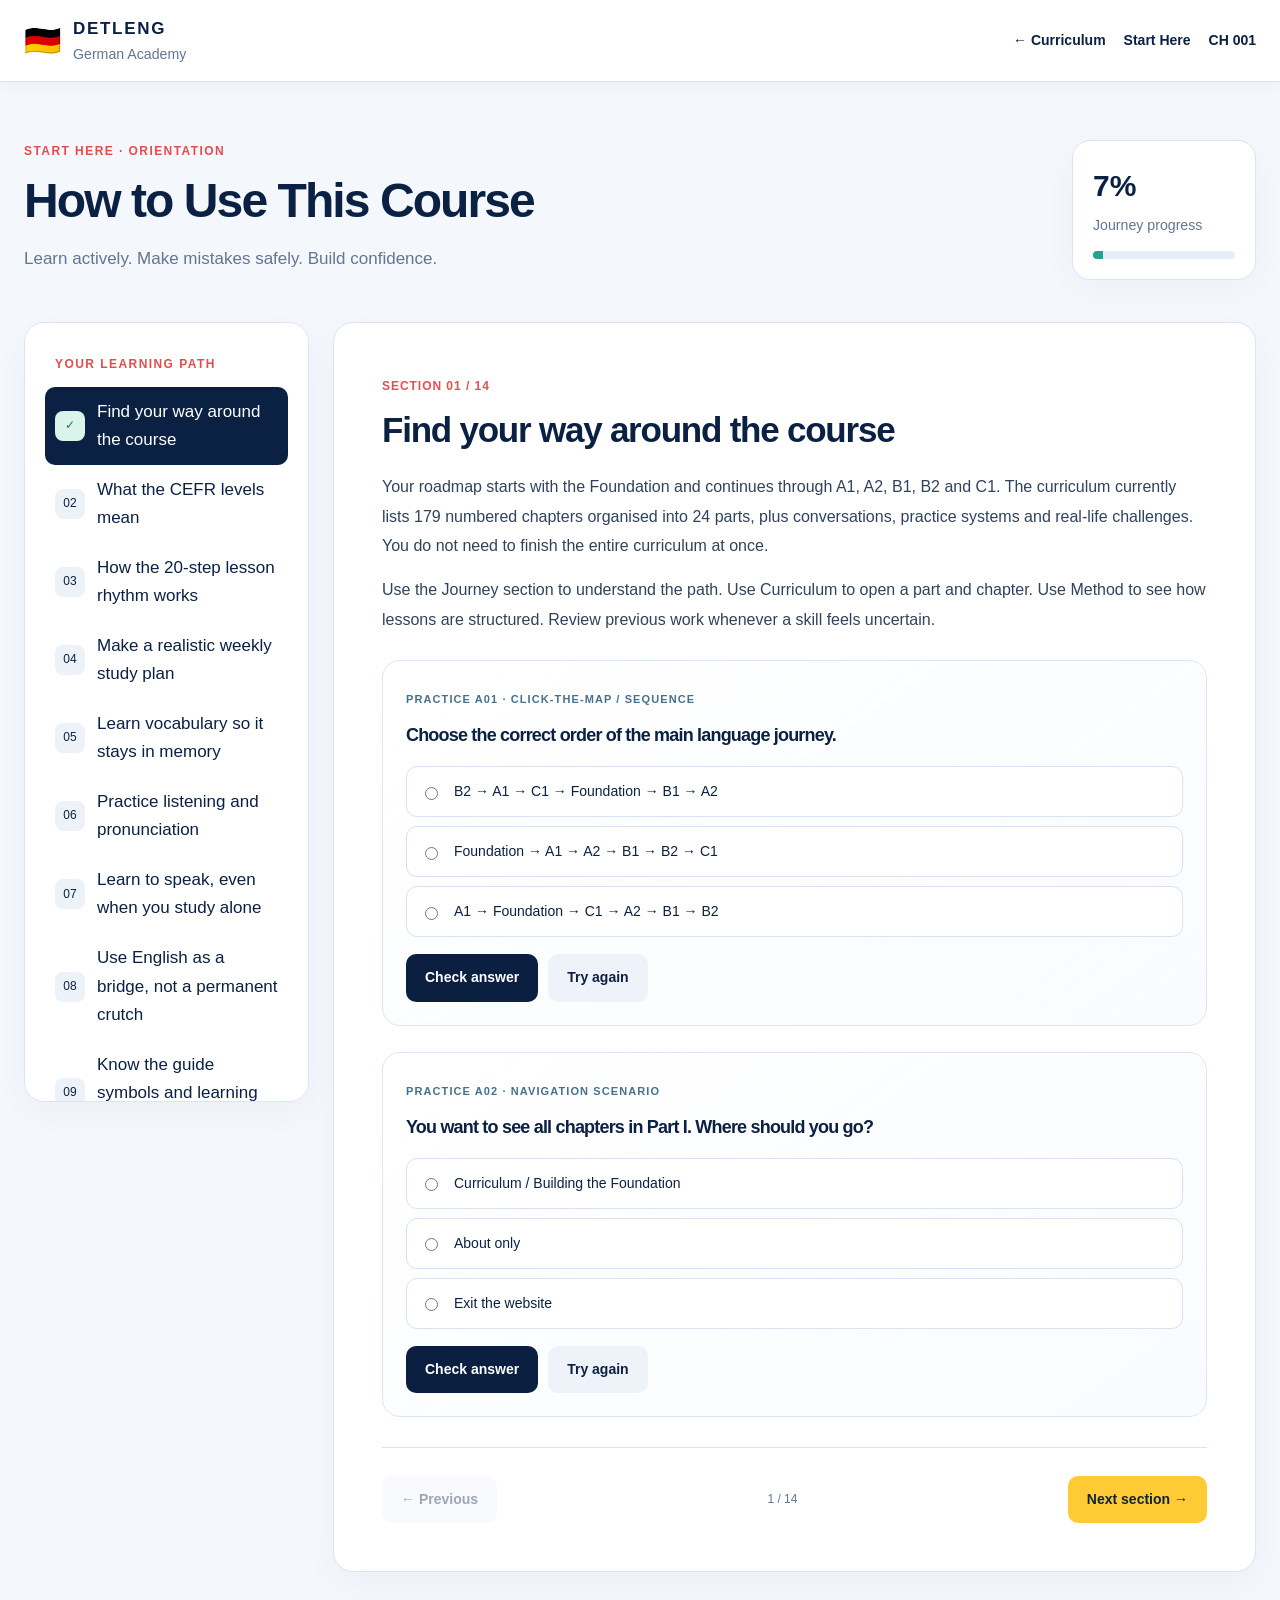
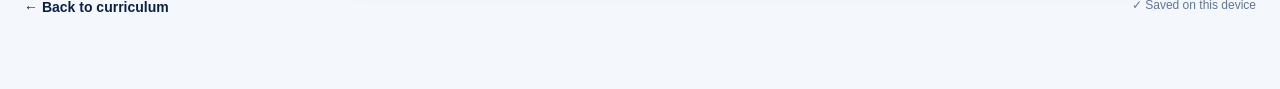
==== lesson.html @ 9b6392df "Add interactive Front Matter and German Lesson 01 with reusable lesson engine" ====
<!doctype html><html lang="en"><head><meta charset="utf-8"><meta name="viewport" content="width=device-width, initial-scale=1"><meta name="theme-color" content="#071c3a"><title>Interactive Learning · DETLENG</title><link rel="stylesheet" href="styles.css"><link rel="stylesheet" href="lesson-engine/lesson.css"></head><body><a class="skip-link" href="#learning-stage">Skip to lesson</a><header class="lesson-header"><a class="lesson-brand" href="index.html#curriculum"><span class="flag">🇩🇪</span><span><b>DETLENG</b><small>German Academy</small></span></a><nav aria-label="Lesson navigation"><a href="index.html#curriculum">← Curriculum</a><a href="lesson.html?id=front-matter-how-to-use-this-course">Start Here</a><a href="lesson.html?id=lesson-001">CH 001</a></nav></header><main class="learn-shell"><div class="learn-top"><div><p class="eyebrow" id="course-label"></p><h1 id="lesson-title">Interactive lesson</h1><p class="learn-sub">Learn actively. Make mistakes safely. Build confidence.</p></div><div class="progress-card"><span id="progress-number">0%</span><small>Journey progress</small><div class="progress-track"><span id="progress-fill"></span></div></div></div><div class="learn-grid"><aside class="stage-sidebar"><p class="eyebrow">YOUR LEARNING PATH</p><div id="stage-list" role="navigation" aria-label="Lesson sections"></div><div class="sidebar-note">✓ Your progress is saved in this browser on this device.</div></aside><section class="stage-main" id="learning-stage" tabindex="-1" aria-live="polite"></section></div><div class="course-footer"><a href="index.html#curriculum">← Back to curriculum</a><span id="save-status">Progress saves automatically</span></div></main><script src="lessons/front-matter-how-to-use-this-course.js"></script><script src="lessons/lesson-001.js"></script><script src="lesson-engine/lesson.js"></script></body></html>
---- styles.css ----
:root{--navy:#071a36;--navy-2:#0c274d;--ink:#10213a;--muted:#60708a;--paper:#f7f9fc;--white:#fff;--gold:#ffcb35;--red:#ed3348;--blue:#2868f0;--cyan:#3bd7e8;--line:#dce4ef;--shadow:0 24px 80px rgba(7,26,54,.14)}*{box-sizing:border-box}html{scroll-behavior:smooth;scroll-padding-top:90px}body{margin:0;background:var(--paper);color:var(--ink);font-family:'DM Sans',sans-serif;font-size:17px;line-height:1.65}a{color:inherit;text-decoration:none}button,input{font:inherit}.skip-link{position:fixed;left:16px;top:-80px;background:var(--gold);color:var(--navy);padding:10px 18px;z-index:1000;font-weight:700}.skip-link:focus{top:12px}.site-header{height:78px;display:flex;align-items:center;justify-content:space-between;padding:0 clamp(20px,5vw,80px);background:rgba(247,249,252,.92);backdrop-filter:blur(18px);border-bottom:1px solid rgba(7,26,54,.08);position:sticky;top:0;z-index:100}.brand{display:flex;align-items:center;gap:11px}.brand-mark{width:38px;height:38px;border-radius:10px;overflow:hidden;display:flex;flex-direction:column;box-shadow:0 5px 16px rgba(7,26,54,.18)}.brand-mark i{flex:1}.brand-mark i:nth-child(1){background:#171717}.brand-mark i:nth-child(2){background:var(--red)}.brand-mark i:nth-child(3){background:var(--gold)}.brand>span:last-child{display:flex;flex-direction:column;line-height:1}.brand b{font:800 1rem 'Manrope',sans-serif;letter-spacing:.08em}.brand small{font-size:.68rem;color:var(--muted);margin-top:5px;letter-spacing:.04em}.site-header nav{display:flex;gap:32px;font-size:.93rem;font-weight:600}.site-header nav a{position:relative}.site-header nav a:after{content:"";position:absolute;left:0;right:100%;bottom:-8px;height:2px;background:var(--red);transition:.25s}.site-header nav a:hover:after{right:0}.header-cta{background:var(--navy);color:white;padding:11px 18px;border-radius:10px;font-weight:700;font-size:.9rem}.header-cta span{color:var(--gold);margin-left:6px}.hero{min-height:calc(100vh - 78px);background:var(--navy);color:white;position:relative;overflow:hidden;padding:clamp(70px,9vw,130px) clamp(22px,6vw,100px);display:grid;grid-template-columns:minmax(0,1.2fr) minmax(370px,.8fr);gap:8vw;align-items:center}.hero:before{content:"DE";position:absolute;right:-.04em;bottom:-.34em;font:800 min(48vw,740px)/1 'Manrope';color:rgba(255,255,255,.025);letter-spacing:-.12em}.hero-grid{position:absolute;inset:0;background-image:linear-gradient(rgba(255,255,255,.035) 1px,transparent 1px),linear-gradient(90deg,rgba(255,255,255,.035) 1px,transparent 1px);background-size:72px 72px;mask-image:linear-gradient(to right,black,transparent 75%)}.hero-copy,.hero-panel{position:relative;z-index:1}.eyebrow{display:flex;gap:22px;text-transform:uppercase;letter-spacing:.13em;font-size:.72rem;font-weight:700;color:#b9c7db}.eyebrow span:first-child{color:var(--gold)}h1,h2,h3{font-family:'Manrope',sans-serif;margin:0;line-height:1.06;letter-spacing:-.045em}.hero h1{font-size:clamp(3.5rem,7vw,7.7rem);max-width:900px;margin:24px 0 30px}.hero h1 em,.section h2 em{color:var(--gold);font-style:normal}.hero-lead{font-size:clamp(1.1rem,1.5vw,1.35rem);line-height:1.6;color:#c3cee0;max-width:680px}.hero-actions{display:flex;gap:14px;flex-wrap:wrap;margin:38px 0 55px}.btn{display:inline-flex;align-items:center;justify-content:center;gap:15px;padding:15px 22px;border-radius:10px;font-weight:700;transition:transform .2s,box-shadow .2s,background .2s}.btn:hover{transform:translateY(-2px)}.btn-primary{background:var(--gold);color:var(--navy);box-shadow:0 12px 30px rgba(255,203,53,.18)}.btn-primary:hover{box-shadow:0 16px 36px rgba(255,203,53,.28)}.btn-ghost{border:1px solid rgba(255,255,255,.25);color:white}.hero-proof{display:flex;gap:clamp(24px,4vw,60px);padding-top:26px;border-top:1px solid rgba(255,255,255,.12)}.hero-proof div{display:flex;flex-direction:column}.hero-proof strong{font:700 1.65rem 'Manrope'}.hero-proof span{font-size:.8rem;color:#9bacc4}.hero-panel{background:rgba(255,255,255,.075);border:1px solid rgba(255,255,255,.14);border-radius:24px;padding:22px;box-shadow:0 35px 80px rgba(0,0,0,.2);backdrop-filter:blur(10px)}.panel-head{display:flex;justify-content:space-between;font-weight:700;font-size:.88rem;padding:3px 4px 17px}.live-dot{color:var(--cyan);font-size:.75rem}.live-dot:before{content:"";display:inline-block;width:7px;height:7px;border-radius:50%;background:var(--cyan);margin-right:7px}.level-stack{display:grid;gap:9px}.level-card{background:white;color:var(--ink);border-radius:13px;padding:14px 15px;display:grid;grid-template-columns:38px 1fr auto;align-items:center;gap:12px;border-left:4px solid var(--level)}.level-card>span{font-weight:800;color:var(--level)}.level-card div{display:flex;flex-direction:column}.level-card b{font-size:.93rem}.level-card small{font-size:.72rem;color:var(--muted)}.level-card i{font-style:normal;font-size:.68rem;font-weight:700;color:var(--muted);background:#f0f3f8;padding:5px 7px;border-radius:6px}.foundation{--level:#718096}.a1{--level:#33b79f}.a2{--level:#2f83ed}.b1{--level:#825fe8}.b2{--level:#ed5a6d}.c1{--level:#f3ad26}.section{padding:clamp(75px,10vw,150px) clamp(22px,7vw,120px)}.section-kicker{text-transform:uppercase;color:var(--red);font-weight:800;font-size:.78rem;letter-spacing:.17em;margin-bottom:24px}.section-kicker.light{color:var(--gold)}.section h2{font-size:clamp(2.4rem,4.6vw,5.3rem);color:var(--navy)}.journey{background:white}.journey-heading,.curriculum-intro,.engines-head,.progression{display:grid;grid-template-columns:1.4fr .6fr;gap:7vw;align-items:end}.journey-heading p,.curriculum-intro p,.engines-head p,.progression-copy p{color:var(--muted);font-size:1.08rem;max-width:500px}.journey-line{display:grid;grid-template-columns:repeat(7,1fr);margin-top:75px;position:relative}.journey-line:before{content:"";position:absolute;top:13px;left:2%;right:2%;height:2px;background:linear-gradient(90deg,#718096,#33b79f,#2f83ed,#825fe8,#ed5a6d,#f3ad26)}.journey-line div{position:relative;padding-top:40px}.journey-line div:before{content:"";position:absolute;top:6px;left:0;width:15px;height:15px;border-radius:50%;background:var(--navy);border:5px solid white;box-shadow:0 0 0 2px var(--navy)}.journey-line b,.journey-line span{display:block}.journey-line span{font-size:.78rem;color:var(--muted)}.cycle{margin-top:60px;background:var(--navy);color:white;border-radius:14px;padding:22px 28px;display:flex;align-items:center;justify-content:space-between;gap:12px;overflow:auto;font-weight:600;white-space:nowrap}.cycle i{color:var(--gold);font-style:normal}.curriculum{background:var(--paper)}.curriculum-intro{align-items:center}.curriculum-toolbar{margin-top:58px;background:white;border:1px solid var(--line);border-radius:16px;padding:14px;box-shadow:0 15px 40px rgba(7,26,54,.05)}.search-box{height:56px;display:flex;align-items:center;gap:12px;padding:0 14px;border-bottom:1px solid var(--line)}.search-box>span{font-size:1.8rem}.search-box input{border:0;outline:0;flex:1;font-size:1rem;color:var(--ink);min-width:0}.search-box kbd{font:600 .7rem 'DM Sans';color:#8793a6;background:#f0f3f7;border:1px solid #dce3ed;border-radius:5px;padding:3px 7px}.filters{display:flex;gap:7px;flex-wrap:wrap;padding:14px 0 0}.filter{border:0;background:#eff3f8;color:var(--muted);border-radius:8px;padding:8px 14px;font-weight:700;font-size:.8rem;cursor:pointer}.filter.active{background:var(--navy);color:white}.outline-meta{display:flex;justify-content:space-between;align-items:center;margin:28px 3px 12px;color:var(--muted);font-size:.88rem}.outline-meta p{margin:0}.outline-meta button{border:0;background:none;color:var(--navy);font-weight:700;cursor:pointer}.outline-meta button span{color:var(--red);margin-left:7px}.outline-list{display:grid;gap:12px}.part{background:white;border:1px solid var(--line);border-radius:15px;overflow:hidden;transition:box-shadow .2s,border .2s}.part:hover{border-color:#bdc9d9}.part.open{box-shadow:0 18px 55px rgba(7,26,54,.08);border-color:#afbed2}.part-head{width:100%;border:0;background:white;padding:24px clamp(18px,3vw,34px);display:grid;grid-template-columns:72px 1fr auto;gap:22px;text-align:left;align-items:center;cursor:pointer;color:var(--ink)}.part-no{font:800 .82rem 'Manrope';color:var(--red);letter-spacing:.08em}.part-title b{display:block;font:700 clamp(1.05rem,1.6vw,1.3rem) 'Manrope';letter-spacing:-.02em}.part-title small{display:block;color:var(--muted);font-size:.78rem;margin-top:4px}.part-head .toggle{font-size:1.45rem;font-weight:300;transition:transform .25s}.part.open .toggle{transform:rotate(45deg)}.part-body{display:none;padding:0 clamp(18px,3vw,34px) 28px;margin-left:94px}.part.open .part-body{display:block}.chapter{padding:18px 0;border-top:1px solid var(--line);display:grid;grid-template-columns:minmax(0,1fr) auto;gap:20px}.chapter h3{font-family:'DM Sans';font-size:1rem;letter-spacing:0;line-height:1.4}.chapter ul{margin:10px 0 0;padding:0;display:flex;flex-wrap:wrap;gap:7px;list-style:none}.chapter li{font-size:.78rem;color:#53627a;background:#f1f4f8;border-radius:7px;padding:5px 9px}.chapter .chapter-no{font-size:.72rem;color:#8b98aa;font-weight:700;white-space:nowrap;margin-top:3px}.no-results{text-align:center;padding:70px 20px;background:white;border:1px dashed #c8d2e0;border-radius:15px}.no-results b,.no-results span{display:block}.no-results span{color:var(--muted);margin-top:5px}.engines{background:var(--navy);color:white}.engines h2{color:white}.engines-head p{color:#aab8cd}.engine-grid{display:grid;grid-template-columns:repeat(5,1fr);gap:1px;background:rgba(255,255,255,.13);border:1px solid rgba(255,255,255,.13);margin-top:70px}.engine-grid article{background:var(--navy);padding:32px 25px;min-height:260px}.engine-grid span{color:var(--gold);font:700 .75rem 'Manrope'}.engine-grid h3{font-size:1.3rem;margin:60px 0 13px}.engine-grid p{font-size:.88rem;color:#aab8cd;line-height:1.6}.transformation{margin-top:55px;display:flex;gap:16px;align-items:center;flex-wrap:wrap;color:#aab8cd;font-size:.9rem}.transformation i{color:var(--gold);font-style:normal}.transformation strong{color:white}.lesson-system{background:white;display:grid;grid-template-columns:.65fr 1.35fr;gap:8vw}.lesson-copy{position:sticky;top:120px;align-self:start}.lesson-copy p{color:var(--muted);max-width:450px}.lesson-steps{display:grid;grid-template-columns:1fr 1fr;border-top:1px solid var(--line);border-left:1px solid var(--line)}.lesson-step{padding:19px;border-right:1px solid var(--line);border-bottom:1px solid var(--line);display:flex;gap:15px;align-items:center;font-weight:600}.lesson-step span{color:var(--red);font-size:.72rem;font-weight:800}.progression{background:var(--paper);align-items:start}.sentence-ladder{display:grid;gap:10px}.sentence-ladder div{background:white;border:1px solid var(--line);border-left:5px solid var(--accent,var(--navy));border-radius:10px;padding:18px 22px;display:flex;flex-direction:column}.sentence-ladder div:nth-child(1){--accent:#718096}.sentence-ladder div:nth-child(2){--accent:#2f83ed}.sentence-ladder div:nth-child(3){--accent:#825fe8}.sentence-ladder div:nth-child(4){--accent:#ed5a6d}.sentence-ladder div:nth-child(5){--accent:#f3ad26}.sentence-ladder span{font-size:.7rem;text-transform:uppercase;letter-spacing:.12em;font-weight:800;color:var(--accent)}.sentence-ladder b{font-size:1.02rem;margin-top:4px}.sentence-ladder small{color:var(--muted)}.about{background:#0a2143;color:white;padding-bottom:0}.about-card{display:grid;grid-template-columns:180px 1fr;gap:55px;align-items:center;max-width:1000px}.founder-mark{width:180px;height:180px;border:1px solid rgba(255,255,255,.25);border-radius:50%;display:grid;place-items:center;font:700 3.2rem 'Manrope';color:var(--gold);position:relative}.founder-mark:after{content:"";position:absolute;width:16px;height:16px;border-radius:50%;background:var(--red);right:12px;top:20px}.about-card h2{color:white;font-size:clamp(2.3rem,4vw,4.4rem)}.about-card p{color:#b4c1d4;max-width:720px}.about-card h3{font-size:1.15rem;margin-top:26px;letter-spacing:0}.about-card span{color:#8ea0b9;font-size:.85rem}.contact-card{margin-top:90px;padding:35px 0;border-top:1px solid rgba(255,255,255,.13);display:flex;align-items:center;justify-content:space-between;gap:20px}.contact-card p{color:#b4c1d4}.contact-card>div{display:flex;gap:10px;flex-wrap:wrap}.btn-outline-light{border:1px solid rgba(255,255,255,.25);color:white}footer{background:#06172e;color:#94a4bb;display:grid;grid-template-columns:1fr auto auto;gap:40px;align-items:center;padding:32px clamp(22px,7vw,120px);font-size:.78rem}.footer-brand{color:white}.back-top{position:fixed;right:24px;bottom:24px;width:45px;height:45px;border:0;border-radius:50%;background:var(--gold);color:var(--navy);font-weight:800;box-shadow:0 10px 28px rgba(7,26,54,.2);cursor:pointer;opacity:0;pointer-events:none;transform:translateY(12px);transition:.2s;z-index:20}.back-top.visible{opacity:1;pointer-events:auto;transform:none}@media(max-width:1050px){.hero{grid-template-columns:1fr}.hero-panel{max-width:670px}.engine-grid{grid-template-columns:repeat(2,1fr)}.journey-heading,.curriculum-intro,.engines-head,.progression{grid-template-columns:1fr}.lesson-system{grid-template-columns:1fr}.lesson-copy{position:static}.site-header nav{display:none}}@media(max-width:720px){body{font-size:16px}.site-header{height:68px;padding:0 16px}.header-cta{font-size:0;padding:10px 13px}.header-cta span{font-size:1rem;margin:0}.hero{min-height:auto;padding-top:70px;grid-template-columns:minmax(0,1fr)}.hero h1{font-size:clamp(3.1rem,16vw,5.2rem)}.hero-proof{gap:20px}.hero-proof strong{font-size:1.25rem}.hero-panel{padding:14px}.level-card{grid-template-columns:32px 1fr}.level-card i{display:none}.section{padding:72px 20px}.section h2{font-size:clamp(2.25rem,11vw,3.6rem)}.journey-line{grid-template-columns:1fr 1fr;gap:24px;margin-top:45px}.journey-line:before{display:none}.journey-line div{padding:0 0 0 22px}.journey-line div:before{top:5px;width:8px;height:8px;border-width:3px}.cycle{justify-content:flex-start}.curriculum-toolbar{padding:10px}.filters{flex-wrap:nowrap;overflow:auto;padding-bottom:3px}.search-box kbd{display:none}.part-head{grid-template-columns:48px 1fr auto;gap:10px;padding:19px 15px}.part-body{margin-left:0;padding:0 15px 20px}.chapter{grid-template-columns:1fr}.chapter-no{display:none}.engine-grid{grid-template-columns:1fr}.engine-grid article{min-height:180px}.engine-grid h3{margin-top:35px}.lesson-steps{grid-template-columns:1fr}.about-card{grid-template-columns:1fr;gap:30px}.founder-mark{width:120px;height:120px;font-size:2.2rem}.contact-card{align-items:flex-start;flex-direction:column}.contact-card>div,.contact-card .btn{width:100%}footer{grid-template-columns:1fr;gap:16px;text-align:left}.back-top{right:14px;bottom:14px}}
@media(prefers-reduced-motion:reduce){html{scroll-behavior:auto}*{transition:none!important}}
.header-actions{display:flex;align-items:center;gap:9px}.study-guide-cta{display:inline-flex;align-items:center;gap:7px;padding:10px 15px;border:1px solid #cfd8e5;border-radius:10px;background:white;color:var(--navy);font-size:.87rem;font-weight:700;box-shadow:0 5px 18px rgba(7,26,54,.06);transition:transform .2s,border-color .2s,box-shadow .2s}.study-guide-cta span{color:var(--red)}.study-guide-cta:hover{transform:translateY(-2px);border-color:#a9b8cb;box-shadow:0 9px 22px rgba(7,26,54,.1)}
@media(max-width:720px){.header-actions{gap:6px}.study-guide-cta{font-size:.76rem;padding:9px 10px}}
---- lesson-engine/lesson.css ----
:root{--learn-ink:#0b2143;--learn-muted:#637592;--learn-primary:#0b2041;--learn-accent:#ffcb35;--learn-line:#dbe4f0;--learn-paper:#fff;--learn-bg:#f4f7fc}body{background:var(--learn-bg)}.lesson-header{position:sticky;top:0;z-index:10;background:#fff;border-bottom:1px solid var(--learn-line);display:flex;align-items:center;justify-content:space-between;padding:15px max(24px,calc((100vw - 1300px)/2));gap:20px;box-shadow:0 4px 16px #0b21430a}.lesson-brand{display:flex;gap:12px;text-decoration:none;color:var(--learn-ink);align-items:center}.lesson-brand .flag{font-size:30px}.lesson-brand b{display:block;letter-spacing:.1em}.lesson-brand small{display:block;color:var(--learn-muted)}.lesson-header nav{display:flex;gap:18px;flex-wrap:wrap}.lesson-header nav a,.course-footer a{font-weight:700;font-size:14px;color:var(--learn-ink);text-decoration:none}.learn-shell{max-width:1340px;margin:auto;padding:48px 24px 70px}.learn-top{display:flex;justify-content:space-between;align-items:center;gap:25px;margin-bottom:32px}.eyebrow{color:#e34d4d;font-size:12px;font-weight:900;letter-spacing:.12em;text-transform:uppercase}.learn-top h1{font-size:clamp(28px,4vw,48px);line-height:1.12;letter-spacing:-.04em;margin:10px 0;color:var(--learn-ink)}.learn-sub{color:var(--learn-muted)}.progress-card{min-width:184px;background:white;border:1px solid var(--learn-line);border-radius:18px;padding:20px;box-shadow:0 8px 35px #1b395b09}.progress-card #progress-number{font-size:30px;font-weight:900;color:var(--learn-ink);display:block}.progress-card small{color:var(--learn-muted)}.progress-track{height:8px;background:#e9eef6;border-radius:20px;overflow:hidden;margin-top:12px}.progress-track span{display:block;height:100%;background:#26a38c;width:0;transition:width .2s}.learn-grid{display:grid;grid-template-columns:285px minmax(0,1fr);gap:24px;align-items:start}.stage-sidebar,.stage-main{background:white;border:1px solid var(--learn-line);border-radius:20px;box-shadow:0 12px 35px #102b4709}.stage-sidebar{padding:20px;position:sticky;top:100px;max-height:calc(100vh - 120px);overflow:auto}.stage-sidebar .eyebrow{padding:0 10px}.stage-item{display:flex;width:100%;gap:12px;text-align:left;align-items:center;background:none;border:0;border-radius:10px;padding:11px 10px;cursor:pointer;color:var(--learn-ink);font:600 13px/1.4 inherit}.stage-item:hover,.stage-item:focus-visible{background:#f2f6fa}.stage-item.current{background:#0b2143;color:white}.stage-item .num{width:30px;height:30px;display:grid;place-items:center;flex-shrink:0;background:#edf2f8;color:var(--learn-ink);border-radius:8px;font-size:12px}.stage-item.current .num{background:#ffcb35}.stage-item.done .num{background:#daf3eb;color:#087c66}.sidebar-note{margin-top:15px;background:#f2f6fa;padding:14px;border-radius:12px;color:var(--learn-muted);font-size:12px;line-height:1.7}.stage-main{padding:clamp(22px,4vw,48px);min-height:550px}.stage-kicker{color:#e54f50;font-size:12px;font-weight:800;letter-spacing:.08em}.stage-main h2{color:var(--learn-ink);font-size:clamp(25px,3vw,35px);margin:12px 0 24px;letter-spacing:-.035em}.content-paragraph{color:#31425c;line-height:1.85;margin:14px 0;font-size:16px}.lesson-table-wrap{overflow-x:auto;margin:24px 0;border:1px solid var(--learn-line);border-radius:12px}.lesson-table{width:100%;border-collapse:collapse;min-width:460px;font-size:14px}.lesson-table td{padding:13px;border-bottom:1px solid var(--learn-line);vertical-align:top;color:#344661}.lesson-table tr:first-child td{font-weight:800;background:#f2f6fb;color:var(--learn-ink)}.activity{border:1px solid #dce6f2;border-radius:18px;padding:23px;margin:26px 0;background:linear-gradient(145deg,#fff,#f9fbff)}.activity-tag{font-size:11px;font-weight:800;letter-spacing:.1em;color:#46718b;text-transform:uppercase}.activity h3{font-size:18px;line-height:1.5;color:var(--learn-ink);margin:10px 0 17px}.choices{display:grid;gap:9px}.choice{display:flex;align-items:center;gap:13px;border:1px solid #d8e3ef;border-radius:11px;padding:13px;cursor:pointer;background:white;font-size:14px;color:var(--learn-ink)}.choice:has(input:checked){border-color:#406ca7;background:#eff5ff}.choice input{accent-color:#0b2143;flex-shrink:0}.lesson-btn{border:0;background:var(--learn-primary);color:#fff;font-weight:800;padding:12px 19px;border-radius:10px;cursor:pointer;font-size:14px}.lesson-btn:hover{background:#193a6a}.lesson-btn:focus-visible,.choice:focus-within,.stage-item:focus-visible{outline:3px solid #f5bc20;outline-offset:2px}.lesson-btn.secondary{background:#eef3f9;color:var(--learn-ink)}.lesson-btn.accent{background:#ffcb35;color:#10223d}.activity-actions{display:flex;gap:10px;flex-wrap:wrap;margin-top:17px}.feedback{margin-top:13px;border-radius:10px;padding:14px;line-height:1.6;font-size:14px}.feedback.good{background:#e6f7ef;color:#115b47;border:1px solid #a5e0ca}.feedback.try{background:#fff6e0;color:#815608;border:1px solid #f3d58a}.stage-controls{display:flex;justify-content:space-between;align-items:center;gap:12px;border-top:1px solid var(--learn-line);padding-top:28px;margin-top:30px}.type-answer,.match-select,.planner-input{width:100%;min-height:44px;border:1px solid #bbcde0;border-radius:9px;padding:11px;font:inherit;background:white;color:var(--learn-ink)}.match-row{display:grid;grid-template-columns:1fr 1fr;gap:12px;align-items:center;margin:10px 0}.match-row>span{font-weight:650;color:var(--learn-ink)}.word-tiles{display:flex;flex-wrap:wrap;gap:8px;margin:15px 0}.tile{border:1px solid #c4d4e5;background:#fff;border-radius:10px;padding:12px;cursor:pointer;color:var(--learn-ink)}.tile.selected{background:#0b2143;color:white}.chosen-words{min-height:55px;padding:14px;border:1px dashed #aec0d4;border-radius:10px;line-height:1.8}.special-block{background:#f5f8fe;border:1px solid #dbe5f2;border-radius:15px;margin:24px 0;padding:22px}.special-block h3{margin:0 0 15px;color:var(--learn-ink)}.flashcard{width:100%;min-height:125px;border:1px solid #b6c9e0;border-radius:14px;background:white;cursor:pointer;font-size:23px;font-weight:750;color:var(--learn-ink);padding:15px}.small-note{font-size:12px;color:var(--learn-muted);margin:12px 0}.course-footer{display:flex;justify-content:space-between;gap:15px;color:var(--learn-muted);font-size:12px;margin-top:24px}.mission-step{display:grid;gap:9px}.mission-option{background:white;border:1px solid #c8d6e7;border-radius:10px;padding:13px;text-align:left;cursor:pointer;color:var(--learn-ink)}.mission-option:hover{border-color:#537eb3}.lesson-complete{background:#f0f9f3;border:1px solid #b9dfc8;border-radius:15px;padding:22px;margin:20px 0}.lesson-complete h3{color:#116346;margin:0 0 9px}@media(max-width:820px){.learn-grid{grid-template-columns:1fr}.stage-sidebar{position:static;max-height:none}.stage-sidebar #stage-list{display:flex;overflow-x:auto;gap:8px;padding-bottom:6px}.stage-item{min-width:155px}.learn-top{align-items:flex-start}.lesson-header{flex-wrap:wrap}.lesson-header nav{gap:10px}}@media(max-width:550px){.learn-shell{padding:25px 14px}.learn-top{flex-direction:column}.progress-card{width:100%}.stage-main{padding:20px}.match-row{grid-template-columns:1fr}.stage-controls .lesson-btn{padding:11px}.lesson-header{padding:12px 16px}.lesson-header nav a{font-size:12px}}
.chapter-link{color:inherit;text-decoration:none;display:inline-flex;align-items:center;gap:10px}.chapter-link span{color:#e54d4e;font-weight:900}.chapter-link:hover,.chapter-link:focus-visible{color:#de4343;text-decoration:underline}.stage-controls button:disabled{opacity:.4;cursor:not-allowed}
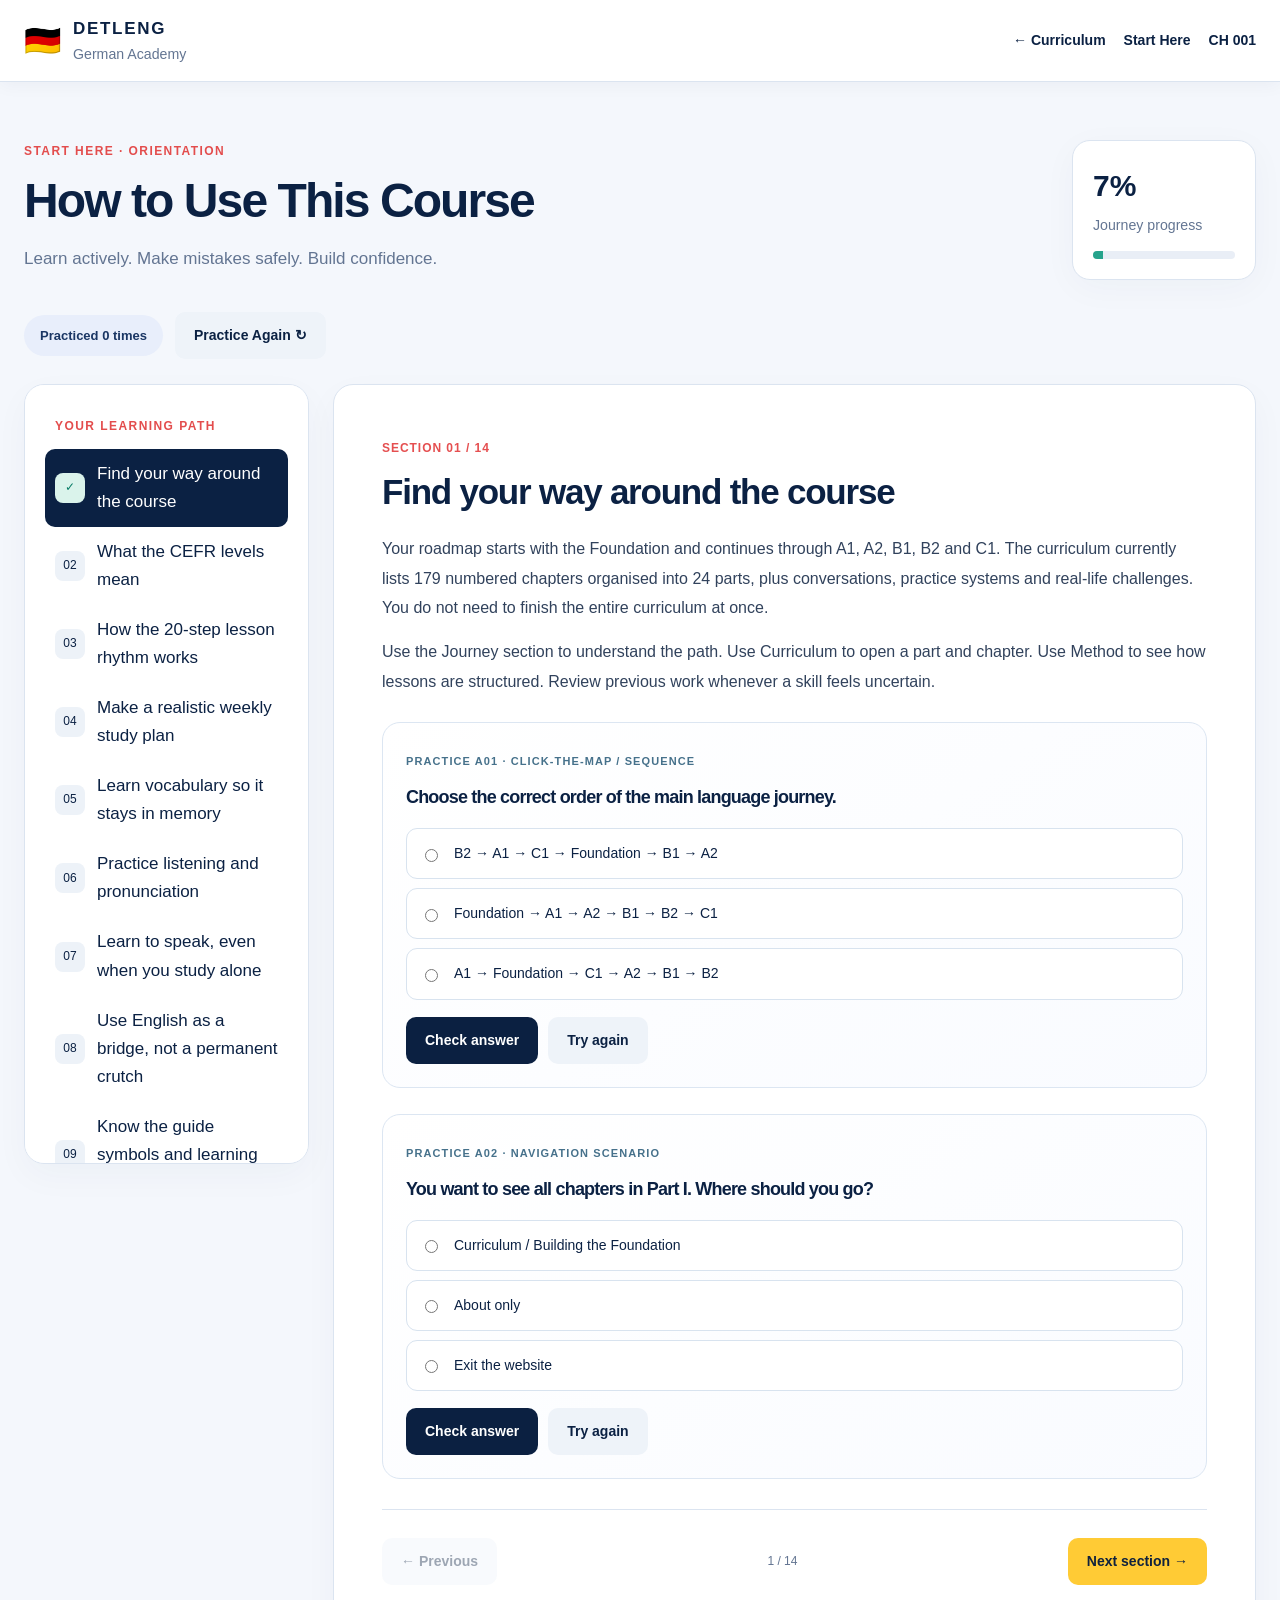
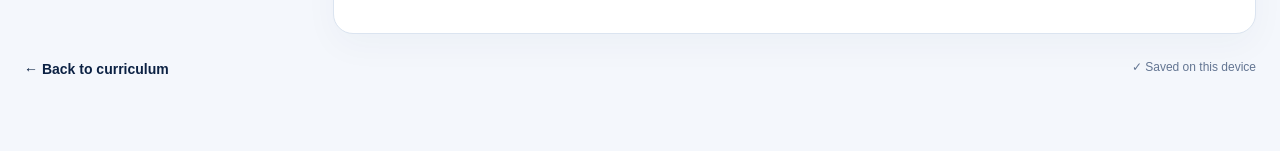
==== commit 8e67f4e9: "Add Smart Google Listener, German pronunciation hints and Practice Again v2" ====
--- a/lesson.html
+++ b/lesson.html
@@ -1 +1 @@
-<!doctype html><html lang="en"><head><meta charset="utf-8"><meta name="viewport" content="width=device-width, initial-scale=1"><meta name="theme-color" content="#071c3a"><title>Interactive Learning · DETLENG</title><link rel="stylesheet" href="styles.css"><link rel="stylesheet" href="lesson-engine/lesson.css"></head><body><a class="skip-link" href="#learning-stage">Skip to lesson</a><header class="lesson-header"><a class="lesson-brand" href="index.html#curriculum"><span class="flag">🇩🇪</span><span><b>DETLENG</b><small>German Academy</small></span></a><nav aria-label="Lesson navigation"><a href="index.html#curriculum">← Curriculum</a><a href="lesson.html?id=front-matter-how-to-use-this-course">Start Here</a><a href="lesson.html?id=lesson-001">CH 001</a></nav></header><main class="learn-shell"><div class="learn-top"><div><p class="eyebrow" id="course-label"></p><h1 id="lesson-title">Interactive lesson</h1><p class="learn-sub">Learn actively. Make mistakes safely. Build confidence.</p></div><div class="progress-card"><span id="progress-number">0%</span><small>Journey progress</small><div class="progress-track"><span id="progress-fill"></span></div></div></div><div class="learn-grid"><aside class="stage-sidebar"><p class="eyebrow">YOUR LEARNING PATH</p><div id="stage-list" role="navigation" aria-label="Lesson sections"></div><div class="sidebar-note">✓ Your progress is saved in this browser on this device.</div></aside><section class="stage-main" id="learning-stage" tabindex="-1" aria-live="polite"></section></div><div class="course-footer"><a href="index.html#curriculum">← Back to curriculum</a><span id="save-status">Progress saves automatically</span></div></main><script src="lessons/front-matter-how-to-use-this-course.js"></script><script src="lessons/lesson-001.js"></script><script src="lesson-engine/lesson.js"></script></body></html>
+<!doctype html><html lang="en"><head><meta charset="utf-8"><meta name="viewport" content="width=device-width, initial-scale=1"><meta name="theme-color" content="#071c3a"><title>Interactive Learning · DETLENG</title><link rel="stylesheet" href="styles.css"><link rel="stylesheet" href="lesson-engine/lesson.css"></head><body><a class="skip-link" href="#learning-stage">Skip to lesson</a><header class="lesson-header"><a class="lesson-brand" href="index.html#curriculum"><span class="flag">🇩🇪</span><span><b>DETLENG</b><small>German Academy</small></span></a><nav aria-label="Lesson navigation"><a href="index.html#curriculum">← Curriculum</a><a href="lesson.html?id=front-matter-how-to-use-this-course">Start Here</a><a href="lesson.html?id=lesson-001">CH 001</a></nav></header><main class="learn-shell"><div class="learn-top"><div><p class="eyebrow" id="course-label"></p><h1 id="lesson-title">Interactive lesson</h1><p class="learn-sub">Learn actively. Make mistakes safely. Build confidence.</p></div><div class="progress-card"><span id="progress-number">0%</span><small>Journey progress</small><div class="progress-track"><span id="progress-fill"></span></div></div></div><div id="practice-actions" class="practice-actions" aria-label="Practice this lesson"></div><div class="learn-grid"><aside class="stage-sidebar"><p class="eyebrow">YOUR LEARNING PATH</p><div id="stage-list" role="navigation" aria-label="Lesson sections"></div><div class="sidebar-note">✓ Your progress is saved in this browser on this device.</div></aside><section class="stage-main" id="learning-stage" tabindex="-1" aria-live="polite"></section></div><div class="course-footer"><a href="index.html#curriculum">← Back to curriculum</a><span id="save-status">Progress saves automatically</span></div></main><script src="lessons/front-matter-how-to-use-this-course.js"></script><script src="lessons/lesson-001.js"></script><script src="lesson-engine/lesson.js"></script></body></html>
--- a/lesson-engine/lesson.css
+++ b/lesson-engine/lesson.css
@@ -1,2 +1,6 @@
 :root{--learn-ink:#0b2143;--learn-muted:#637592;--learn-primary:#0b2041;--learn-accent:#ffcb35;--learn-line:#dbe4f0;--learn-paper:#fff;--learn-bg:#f4f7fc}body{background:var(--learn-bg)}.lesson-header{position:sticky;top:0;z-index:10;background:#fff;border-bottom:1px solid var(--learn-line);display:flex;align-items:center;justify-content:space-between;padding:15px max(24px,calc((100vw - 1300px)/2));gap:20px;box-shadow:0 4px 16px #0b21430a}.lesson-brand{display:flex;gap:12px;text-decoration:none;color:var(--learn-ink);align-items:center}.lesson-brand .flag{font-size:30px}.lesson-brand b{display:block;letter-spacing:.1em}.lesson-brand small{display:block;color:var(--learn-muted)}.lesson-header nav{display:flex;gap:18px;flex-wrap:wrap}.lesson-header nav a,.course-footer a{font-weight:700;font-size:14px;color:var(--learn-ink);text-decoration:none}.learn-shell{max-width:1340px;margin:auto;padding:48px 24px 70px}.learn-top{display:flex;justify-content:space-between;align-items:center;gap:25px;margin-bottom:32px}.eyebrow{color:#e34d4d;font-size:12px;font-weight:900;letter-spacing:.12em;text-transform:uppercase}.learn-top h1{font-size:clamp(28px,4vw,48px);line-height:1.12;letter-spacing:-.04em;margin:10px 0;color:var(--learn-ink)}.learn-sub{color:var(--learn-muted)}.progress-card{min-width:184px;background:white;border:1px solid var(--learn-line);border-radius:18px;padding:20px;box-shadow:0 8px 35px #1b395b09}.progress-card #progress-number{font-size:30px;font-weight:900;color:var(--learn-ink);display:block}.progress-card small{color:var(--learn-muted)}.progress-track{height:8px;background:#e9eef6;border-radius:20px;overflow:hidden;margin-top:12px}.progress-track span{display:block;height:100%;background:#26a38c;width:0;transition:width .2s}.learn-grid{display:grid;grid-template-columns:285px minmax(0,1fr);gap:24px;align-items:start}.stage-sidebar,.stage-main{background:white;border:1px solid var(--learn-line);border-radius:20px;box-shadow:0 12px 35px #102b4709}.stage-sidebar{padding:20px;position:sticky;top:100px;max-height:calc(100vh - 120px);overflow:auto}.stage-sidebar .eyebrow{padding:0 10px}.stage-item{display:flex;width:100%;gap:12px;text-align:left;align-items:center;background:none;border:0;border-radius:10px;padding:11px 10px;cursor:pointer;color:var(--learn-ink);font:600 13px/1.4 inherit}.stage-item:hover,.stage-item:focus-visible{background:#f2f6fa}.stage-item.current{background:#0b2143;color:white}.stage-item .num{width:30px;height:30px;display:grid;place-items:center;flex-shrink:0;background:#edf2f8;color:var(--learn-ink);border-radius:8px;font-size:12px}.stage-item.current .num{background:#ffcb35}.stage-item.done .num{background:#daf3eb;color:#087c66}.sidebar-note{margin-top:15px;background:#f2f6fa;padding:14px;border-radius:12px;color:var(--learn-muted);font-size:12px;line-height:1.7}.stage-main{padding:clamp(22px,4vw,48px);min-height:550px}.stage-kicker{color:#e54f50;font-size:12px;font-weight:800;letter-spacing:.08em}.stage-main h2{color:var(--learn-ink);font-size:clamp(25px,3vw,35px);margin:12px 0 24px;letter-spacing:-.035em}.content-paragraph{color:#31425c;line-height:1.85;margin:14px 0;font-size:16px}.lesson-table-wrap{overflow-x:auto;margin:24px 0;border:1px solid var(--learn-line);border-radius:12px}.lesson-table{width:100%;border-collapse:collapse;min-width:460px;font-size:14px}.lesson-table td{padding:13px;border-bottom:1px solid var(--learn-line);vertical-align:top;color:#344661}.lesson-table tr:first-child td{font-weight:800;background:#f2f6fb;color:var(--learn-ink)}.activity{border:1px solid #dce6f2;border-radius:18px;padding:23px;margin:26px 0;background:linear-gradient(145deg,#fff,#f9fbff)}.activity-tag{font-size:11px;font-weight:800;letter-spacing:.1em;color:#46718b;text-transform:uppercase}.activity h3{font-size:18px;line-height:1.5;color:var(--learn-ink);margin:10px 0 17px}.choices{display:grid;gap:9px}.choice{display:flex;align-items:center;gap:13px;border:1px solid #d8e3ef;border-radius:11px;padding:13px;cursor:pointer;background:white;font-size:14px;color:var(--learn-ink)}.choice:has(input:checked){border-color:#406ca7;background:#eff5ff}.choice input{accent-color:#0b2143;flex-shrink:0}.lesson-btn{border:0;background:var(--learn-primary);color:#fff;font-weight:800;padding:12px 19px;border-radius:10px;cursor:pointer;font-size:14px}.lesson-btn:hover{background:#193a6a}.lesson-btn:focus-visible,.choice:focus-within,.stage-item:focus-visible{outline:3px solid #f5bc20;outline-offset:2px}.lesson-btn.secondary{background:#eef3f9;color:var(--learn-ink)}.lesson-btn.accent{background:#ffcb35;color:#10223d}.activity-actions{display:flex;gap:10px;flex-wrap:wrap;margin-top:17px}.feedback{margin-top:13px;border-radius:10px;padding:14px;line-height:1.6;font-size:14px}.feedback.good{background:#e6f7ef;color:#115b47;border:1px solid #a5e0ca}.feedback.try{background:#fff6e0;color:#815608;border:1px solid #f3d58a}.stage-controls{display:flex;justify-content:space-between;align-items:center;gap:12px;border-top:1px solid var(--learn-line);padding-top:28px;margin-top:30px}.type-answer,.match-select,.planner-input{width:100%;min-height:44px;border:1px solid #bbcde0;border-radius:9px;padding:11px;font:inherit;background:white;color:var(--learn-ink)}.match-row{display:grid;grid-template-columns:1fr 1fr;gap:12px;align-items:center;margin:10px 0}.match-row>span{font-weight:650;color:var(--learn-ink)}.word-tiles{display:flex;flex-wrap:wrap;gap:8px;margin:15px 0}.tile{border:1px solid #c4d4e5;background:#fff;border-radius:10px;padding:12px;cursor:pointer;color:var(--learn-ink)}.tile.selected{background:#0b2143;color:white}.chosen-words{min-height:55px;padding:14px;border:1px dashed #aec0d4;border-radius:10px;line-height:1.8}.special-block{background:#f5f8fe;border:1px solid #dbe5f2;border-radius:15px;margin:24px 0;padding:22px}.special-block h3{margin:0 0 15px;color:var(--learn-ink)}.flashcard{width:100%;min-height:125px;border:1px solid #b6c9e0;border-radius:14px;background:white;cursor:pointer;font-size:23px;font-weight:750;color:var(--learn-ink);padding:15px}.small-note{font-size:12px;color:var(--learn-muted);margin:12px 0}.course-footer{display:flex;justify-content:space-between;gap:15px;color:var(--learn-muted);font-size:12px;margin-top:24px}.mission-step{display:grid;gap:9px}.mission-option{background:white;border:1px solid #c8d6e7;border-radius:10px;padding:13px;text-align:left;cursor:pointer;color:var(--learn-ink)}.mission-option:hover{border-color:#537eb3}.lesson-complete{background:#f0f9f3;border:1px solid #b9dfc8;border-radius:15px;padding:22px;margin:20px 0}.lesson-complete h3{color:#116346;margin:0 0 9px}@media(max-width:820px){.learn-grid{grid-template-columns:1fr}.stage-sidebar{position:static;max-height:none}.stage-sidebar #stage-list{display:flex;overflow-x:auto;gap:8px;padding-bottom:6px}.stage-item{min-width:155px}.learn-top{align-items:flex-start}.lesson-header{flex-wrap:wrap}.lesson-header nav{gap:10px}}@media(max-width:550px){.learn-shell{padding:25px 14px}.learn-top{flex-direction:column}.progress-card{width:100%}.stage-main{padding:20px}.match-row{grid-template-columns:1fr}.stage-controls .lesson-btn{padding:11px}.lesson-header{padding:12px 16px}.lesson-header nav a{font-size:12px}}
 .chapter-link{color:inherit;text-decoration:none;display:inline-flex;align-items:center;gap:10px}.chapter-link span{color:#e54d4e;font-weight:900}.chapter-link:hover,.chapter-link:focus-visible{color:#de4343;text-decoration:underline}.stage-controls button:disabled{opacity:.4;cursor:not-allowed}
+
+/* Smart Listener v2 — scoped to interactive lessons only */
+.practice-actions{display:flex;align-items:center;gap:12px;flex-wrap:wrap;margin:-10px 0 25px}.practice-count{display:inline-block;border-radius:40px;padding:10px 16px;background:#e8eefb;color:#1a3664;font-size:13px;font-weight:800}.german-word{display:block;color:#0b2143}.pronunciation-cue{display:block;font-size:12px;color:#087d61;font-weight:750;margin-top:3px}.listen-column{width:65px;text-align:center;white-space:nowrap}.listen-icon{border:1px solid #cddbea;background:#fff;color:#0b2143;cursor:pointer;border-radius:50%;width:36px;height:36px;display:inline-grid;place-items:center;font-size:17px}.listen-icon:hover,.listen-icon:focus-visible{background:#eaf5f0;outline:2px solid #319d81;outline-offset:2px}.listener-dock{position:fixed;bottom:20px;right:22px;width:min(370px,calc(100vw - 28px));z-index:50;background:white;border:1px solid #baccdf;border-radius:18px;padding:20px;box-shadow:0 17px 55px #102b4740;color:#0b2143;max-height:calc(100vh - 40px);overflow:auto}.listener-dock[hidden]{display:none}.listener-head{display:flex;justify-content:space-between;align-items:center}.listener-head button{font-size:25px;background:transparent;border:0;cursor:pointer;color:#0b2143}.selected-german{font-size:24px;font-weight:850;margin-top:10px}.listener-count{display:flex;gap:6px;align-items:center}.listener-count button,.listener-count select{border:1px solid #cddbea;background:white;border-radius:8px;padding:9px;cursor:pointer;color:#0b2143;min-width:0;flex:1}.listener-count button.active{background:#0b2143;color:white}.listener-actions{display:flex;gap:7px;flex-wrap:wrap;margin-top:14px}.listener-actions .lesson-btn{flex:1;padding:11px 10px;font-size:12px}.lesson-btn:disabled{opacity:.5;cursor:not-allowed}@media(max-width:550px){.listener-dock{right:8px;bottom:8px;width:calc(100vw - 16px)}.lesson-table{font-size:12px}.lesson-table td{padding:10px 7px}.listen-column{width:44px}.listen-icon{width:31px;height:31px}}
+.inline-pronunciations{display:flex;flex-wrap:wrap;gap:9px;margin:10px 0}.pronunciation-chip{display:inline-flex;gap:10px;align-items:center;border:1px solid #dbe5ed;background:#f8fbfe;border-radius:11px;padding:7px 8px 7px 12px;color:#0b2143;font-size:13px}.pronunciation-chip small{display:block;color:#087d61;font-size:11px}.pronunciation-chip .listen-icon{width:30px;height:30px;font-size:14px}
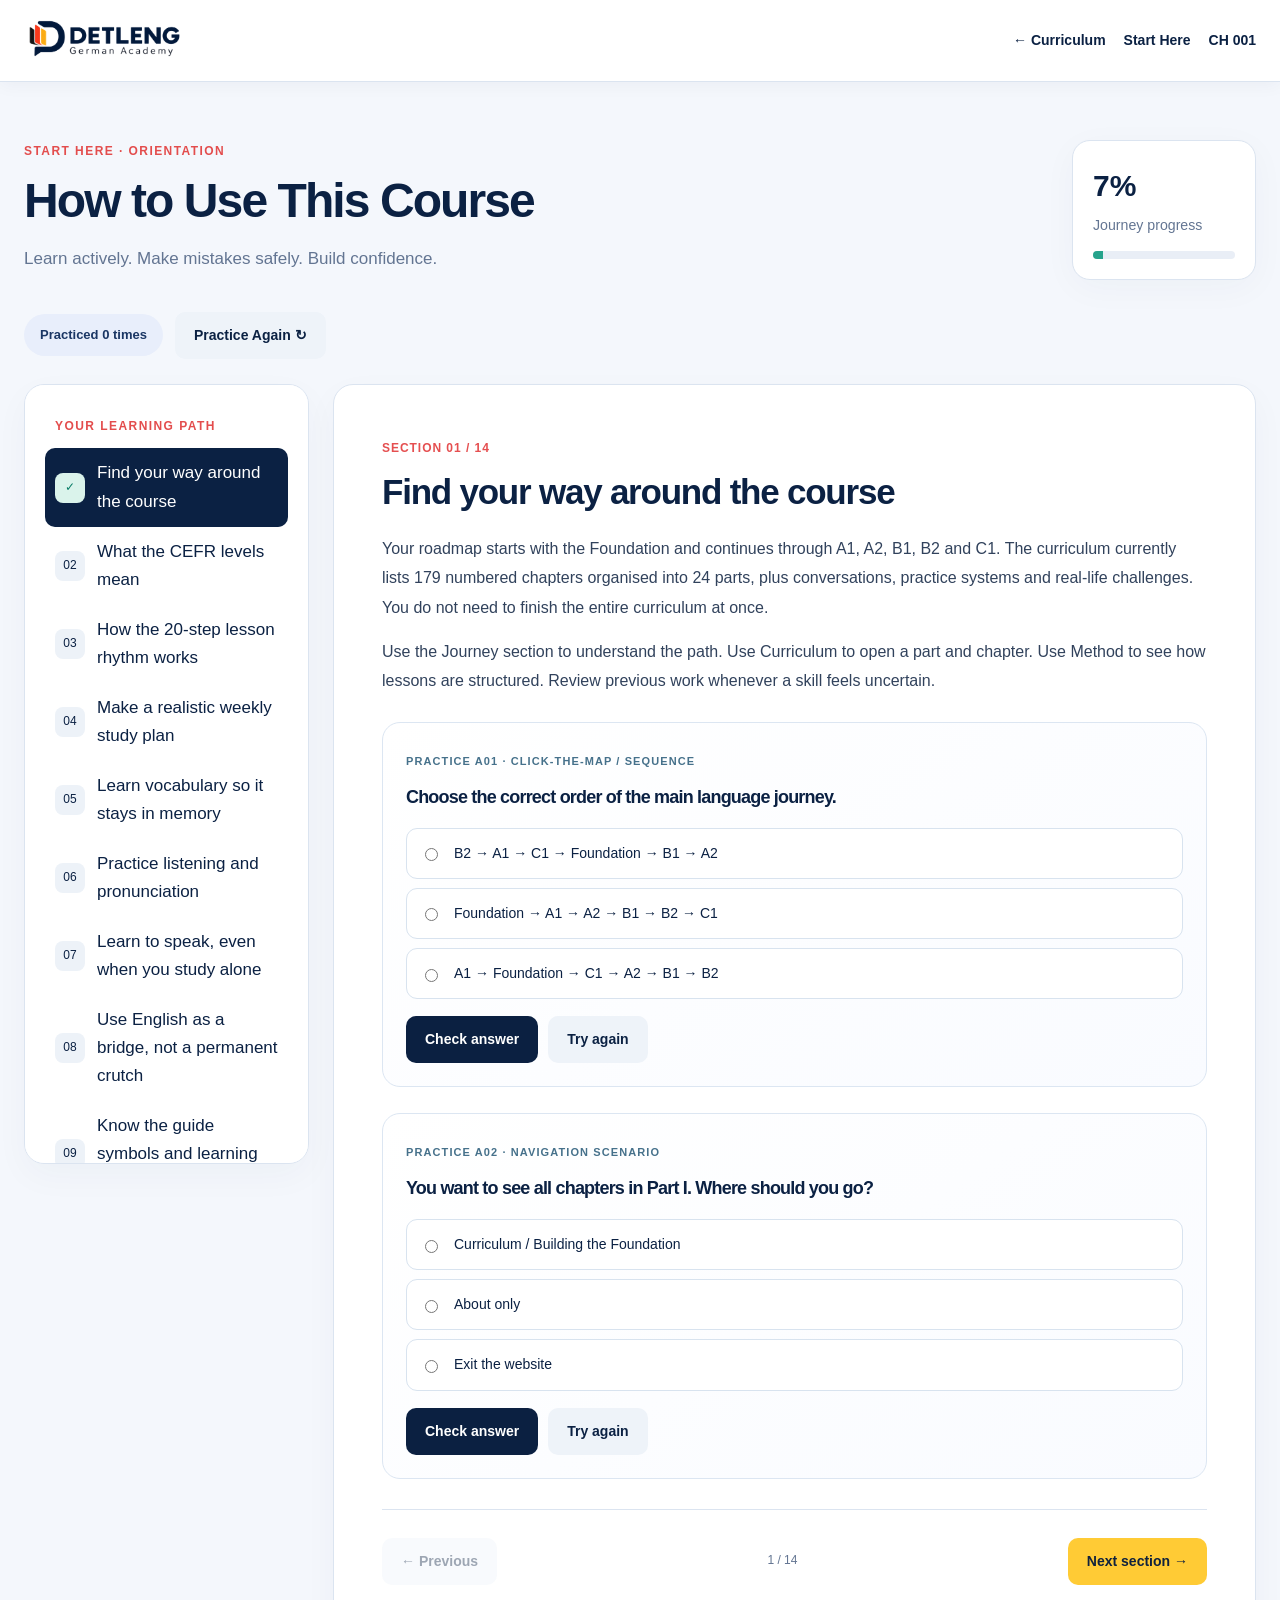
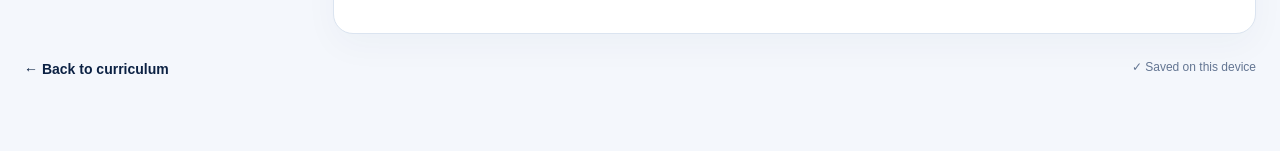
==== commit ccabcb0f: "Add DETLENG German Academy logo, favicon and consistent branding" ====
--- a/lesson.html
+++ b/lesson.html
@@ -1 +1 @@
-<!doctype html><html lang="en"><head><meta charset="utf-8"><meta name="viewport" content="width=device-width, initial-scale=1"><meta name="theme-color" content="#071c3a"><title>Interactive Learning · DETLENG</title><link rel="stylesheet" href="styles.css"><link rel="stylesheet" href="lesson-engine/lesson.css"></head><body><a class="skip-link" href="#learning-stage">Skip to lesson</a><header class="lesson-header"><a class="lesson-brand" href="index.html#curriculum"><span class="flag">🇩🇪</span><span><b>DETLENG</b><small>German Academy</small></span></a><nav aria-label="Lesson navigation"><a href="index.html#curriculum">← Curriculum</a><a href="lesson.html?id=front-matter-how-to-use-this-course">Start Here</a><a href="lesson.html?id=lesson-001">CH 001</a></nav></header><main class="learn-shell"><div class="learn-top"><div><p class="eyebrow" id="course-label"></p><h1 id="lesson-title">Interactive lesson</h1><p class="learn-sub">Learn actively. Make mistakes safely. Build confidence.</p></div><div class="progress-card"><span id="progress-number">0%</span><small>Journey progress</small><div class="progress-track"><span id="progress-fill"></span></div></div></div><div id="practice-actions" class="practice-actions" aria-label="Practice this lesson"></div><div class="learn-grid"><aside class="stage-sidebar"><p class="eyebrow">YOUR LEARNING PATH</p><div id="stage-list" role="navigation" aria-label="Lesson sections"></div><div class="sidebar-note">✓ Your progress is saved in this browser on this device.</div></aside><section class="stage-main" id="learning-stage" tabindex="-1" aria-live="polite"></section></div><div class="course-footer"><a href="index.html#curriculum">← Back to curriculum</a><span id="save-status">Progress saves automatically</span></div></main><script src="lessons/front-matter-how-to-use-this-course.js"></script><script src="lessons/lesson-001.js"></script><script src="lesson-engine/lesson.js"></script></body></html>
+<!doctype html><html lang="en"><head><meta charset="utf-8"><meta name="viewport" content="width=device-width, initial-scale=1"><meta name="theme-color" content="#071c3a"><title>Interactive Learning · DETLENG</title><link rel="icon" href="assets/favicon.ico" sizes="any"><link rel="icon" type="image/png" sizes="32x32" href="assets/favicon-32.png"><link rel="apple-touch-icon" href="assets/favicon-192.png"><link rel="stylesheet" href="styles.css"><link rel="stylesheet" href="lesson-engine/lesson.css"></head><body><a class="skip-link" href="#learning-stage">Skip to lesson</a><header class="lesson-header"><a class="lesson-brand" href="index.html#curriculum"><img class="detleng-lesson-brand-image" src="assets/detleng-german-academy-logo.png" alt="DETLENG German Academy" width="200" height="65"></a><nav aria-label="Lesson navigation"><a href="index.html#curriculum">← Curriculum</a><a href="lesson.html?id=front-matter-how-to-use-this-course">Start Here</a><a href="lesson.html?id=lesson-001">CH 001</a></nav></header><main class="learn-shell"><div class="learn-top"><div><p class="eyebrow" id="course-label"></p><h1 id="lesson-title">Interactive lesson</h1><p class="learn-sub">Learn actively. Make mistakes safely. Build confidence.</p></div><div class="progress-card"><span id="progress-number">0%</span><small>Journey progress</small><div class="progress-track"><span id="progress-fill"></span></div></div></div><div id="practice-actions" class="practice-actions" aria-label="Practice this lesson"></div><div class="learn-grid"><aside class="stage-sidebar"><p class="eyebrow">YOUR LEARNING PATH</p><div id="stage-list" role="navigation" aria-label="Lesson sections"></div><div class="sidebar-note">✓ Your progress is saved in this browser on this device.</div></aside><section class="stage-main" id="learning-stage" tabindex="-1" aria-live="polite"></section></div><div class="course-footer"><a href="index.html#curriculum">← Back to curriculum</a><span id="save-status">Progress saves automatically</span></div></main><script src="lessons/front-matter-how-to-use-this-course.js"></script><script src="lessons/lesson-001.js"></script><script src="lesson-engine/lesson.js"></script></body></html>
--- a/styles.css
+++ b/styles.css
@@ -2,3 +2,7 @@
 @media(prefers-reduced-motion:reduce){html{scroll-behavior:auto}*{transition:none!important}}
 .header-actions{display:flex;align-items:center;gap:9px}.study-guide-cta{display:inline-flex;align-items:center;gap:7px;padding:10px 15px;border:1px solid #cfd8e5;border-radius:10px;background:white;color:var(--navy);font-size:.87rem;font-weight:700;box-shadow:0 5px 18px rgba(7,26,54,.06);transition:transform .2s,border-color .2s,box-shadow .2s}.study-guide-cta span{color:var(--red)}.study-guide-cta:hover{transform:translateY(-2px);border-color:#a9b8cb;box-shadow:0 9px 22px rgba(7,26,54,.1)}
 @media(max-width:720px){.header-actions{gap:6px}.study-guide-cta{font-size:.76rem;padding:9px 10px}}
+
+/* DETLENG branding update — isolated to logo, preserves layout */
+.detleng-brand-image{display:block;width:auto;height:52px;max-width:min(210px,42vw);object-fit:contain;object-position:left center}
+@media(max-width:720px){.detleng-brand-image{height:43px;max-width:min(170px,42vw)}}
--- a/lesson-engine/lesson.css
+++ b/lesson-engine/lesson.css
@@ -4,3 +4,7 @@
 /* Smart Listener v2 — scoped to interactive lessons only */
 .practice-actions{display:flex;align-items:center;gap:12px;flex-wrap:wrap;margin:-10px 0 25px}.practice-count{display:inline-block;border-radius:40px;padding:10px 16px;background:#e8eefb;color:#1a3664;font-size:13px;font-weight:800}.german-word{display:block;color:#0b2143}.pronunciation-cue{display:block;font-size:12px;color:#087d61;font-weight:750;margin-top:3px}.listen-column{width:65px;text-align:center;white-space:nowrap}.listen-icon{border:1px solid #cddbea;background:#fff;color:#0b2143;cursor:pointer;border-radius:50%;width:36px;height:36px;display:inline-grid;place-items:center;font-size:17px}.listen-icon:hover,.listen-icon:focus-visible{background:#eaf5f0;outline:2px solid #319d81;outline-offset:2px}.listener-dock{position:fixed;bottom:20px;right:22px;width:min(370px,calc(100vw - 28px));z-index:50;background:white;border:1px solid #baccdf;border-radius:18px;padding:20px;box-shadow:0 17px 55px #102b4740;color:#0b2143;max-height:calc(100vh - 40px);overflow:auto}.listener-dock[hidden]{display:none}.listener-head{display:flex;justify-content:space-between;align-items:center}.listener-head button{font-size:25px;background:transparent;border:0;cursor:pointer;color:#0b2143}.selected-german{font-size:24px;font-weight:850;margin-top:10px}.listener-count{display:flex;gap:6px;align-items:center}.listener-count button,.listener-count select{border:1px solid #cddbea;background:white;border-radius:8px;padding:9px;cursor:pointer;color:#0b2143;min-width:0;flex:1}.listener-count button.active{background:#0b2143;color:white}.listener-actions{display:flex;gap:7px;flex-wrap:wrap;margin-top:14px}.listener-actions .lesson-btn{flex:1;padding:11px 10px;font-size:12px}.lesson-btn:disabled{opacity:.5;cursor:not-allowed}@media(max-width:550px){.listener-dock{right:8px;bottom:8px;width:calc(100vw - 16px)}.lesson-table{font-size:12px}.lesson-table td{padding:10px 7px}.listen-column{width:44px}.listen-icon{width:31px;height:31px}}
 .inline-pronunciations{display:flex;flex-wrap:wrap;gap:9px;margin:10px 0}.pronunciation-chip{display:inline-flex;gap:10px;align-items:center;border:1px solid #dbe5ed;background:#f8fbfe;border-radius:11px;padding:7px 8px 7px 12px;color:#0b2143;font-size:13px}.pronunciation-chip small{display:block;color:#087d61;font-size:11px}.pronunciation-chip .listen-icon{width:30px;height:30px;font-size:14px}
+
+/* DETLENG shared lesson header identity */
+.detleng-lesson-brand-image{display:block;height:51px;width:auto;max-width:min(200px,46vw);object-fit:contain;object-position:left center}
+@media(max-width:600px){.detleng-lesson-brand-image{height:40px;max-width:160px}}
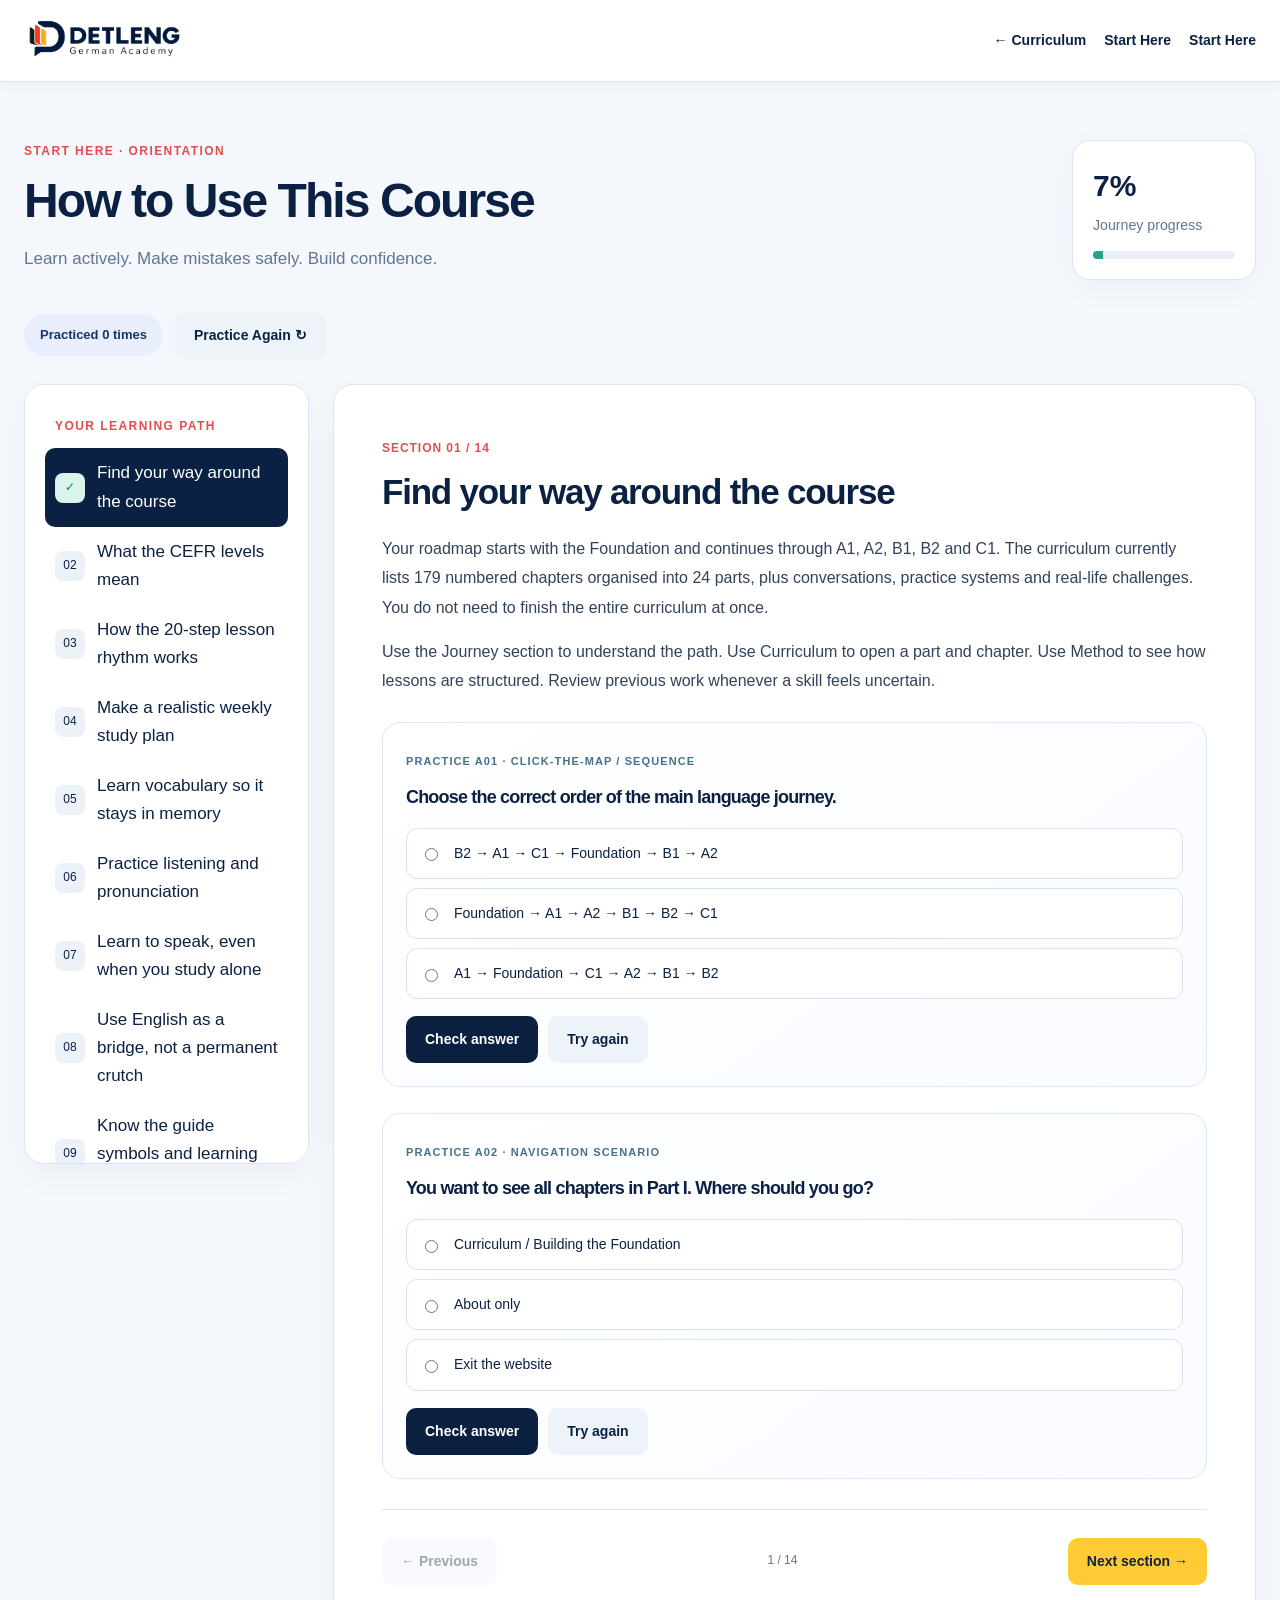
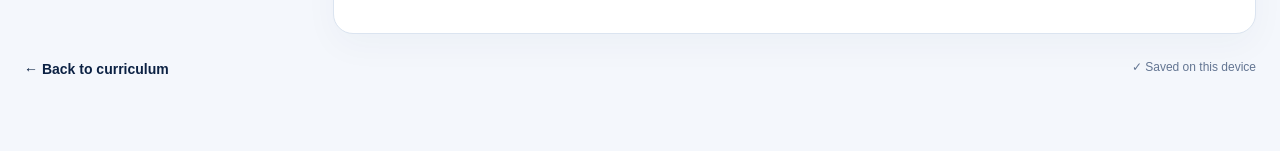
==== commit 36dd6927: "Fix dynamic chapter navigation and add coming soon notices" ====
--- a/lesson.html
+++ b/lesson.html
@@ -1 +1,8 @@
-<!doctype html><html lang="en"><head><meta charset="utf-8"><meta name="viewport" content="width=device-width, initial-scale=1"><meta name="theme-color" content="#071c3a"><title>Interactive Learning · DETLENG</title><link rel="icon" href="assets/favicon.ico" sizes="any"><link rel="icon" type="image/png" sizes="32x32" href="assets/favicon-32.png"><link rel="apple-touch-icon" href="assets/favicon-192.png"><link rel="stylesheet" href="styles.css"><link rel="stylesheet" href="lesson-engine/lesson.css"></head><body><a class="skip-link" href="#learning-stage">Skip to lesson</a><header class="lesson-header"><a class="lesson-brand" href="index.html#curriculum"><img class="detleng-lesson-brand-image" src="assets/detleng-german-academy-logo.png" alt="DETLENG German Academy" width="200" height="65"></a><nav aria-label="Lesson navigation"><a href="index.html#curriculum">← Curriculum</a><a href="lesson.html?id=front-matter-how-to-use-this-course">Start Here</a><a href="lesson.html?id=lesson-001">CH 001</a></nav></header><main class="learn-shell"><div class="learn-top"><div><p class="eyebrow" id="course-label"></p><h1 id="lesson-title">Interactive lesson</h1><p class="learn-sub">Learn actively. Make mistakes safely. Build confidence.</p></div><div class="progress-card"><span id="progress-number">0%</span><small>Journey progress</small><div class="progress-track"><span id="progress-fill"></span></div></div></div><div id="practice-actions" class="practice-actions" aria-label="Practice this lesson"></div><div class="learn-grid"><aside class="stage-sidebar"><p class="eyebrow">YOUR LEARNING PATH</p><div id="stage-list" role="navigation" aria-label="Lesson sections"></div><div class="sidebar-note">✓ Your progress is saved in this browser on this device.</div></aside><section class="stage-main" id="learning-stage" tabindex="-1" aria-live="polite"></section></div><div class="course-footer"><a href="index.html#curriculum">← Back to curriculum</a><span id="save-status">Progress saves automatically</span></div></main><script src="lessons/front-matter-how-to-use-this-course.js"></script><script src="lessons/lesson-001.js"></script><script src="lesson-engine/lesson.js"></script></body></html>
+<!doctype html><html lang="en"><head><meta charset="utf-8"><meta name="viewport" content="width=device-width, initial-scale=1"><meta name="theme-color" content="#071c3a"><title>Interactive Learning · DETLENG</title><link rel="icon" href="assets/favicon.ico" sizes="any"><link rel="icon" type="image/png" sizes="32x32" href="assets/favicon-32.png"><link rel="apple-touch-icon" href="assets/favicon-192.png"><link rel="stylesheet" href="styles.css"><link rel="stylesheet" href="lesson-engine/lesson.css"></head><body><a class="skip-link" href="#learning-stage">Skip to lesson</a><header class="lesson-header"><a class="lesson-brand" href="index.html#curriculum"><img class="detleng-lesson-brand-image" src="assets/detleng-german-academy-logo.png" alt="DETLENG German Academy" width="200" height="65"></a><nav aria-label="Lesson navigation"><a href="index.html#curriculum">← Curriculum</a><a href="lesson.html?id=front-matter-how-to-use-this-course">Start Here</a><a id="current-chapter-link" href="index.html#curriculum" aria-label="Current chapter">Course</a></nav></header><main class="learn-shell"><div class="learn-top"><div><p class="eyebrow" id="course-label"></p><h1 id="lesson-title">Interactive lesson</h1><p class="learn-sub">Learn actively. Make mistakes safely. Build confidence.</p></div><div class="progress-card"><span id="progress-number">0%</span><small>Journey progress</small><div class="progress-track"><span id="progress-fill"></span></div></div></div><div id="practice-actions" class="practice-actions" aria-label="Practice this lesson"></div><div class="learn-grid"><aside class="stage-sidebar"><p class="eyebrow">YOUR LEARNING PATH</p><div id="stage-list" role="navigation" aria-label="Lesson sections"></div><div class="sidebar-note">✓ Your progress is saved in this browser on this device.</div></aside><section class="stage-main" id="learning-stage" tabindex="-1" aria-live="polite"></section></div><div class="course-footer"><a href="index.html#curriculum">← Back to curriculum</a><span id="save-status">Progress saves automatically</span></div></main><script src="lessons/start-here/lesson.js"></script><script src="lessons/ch-001/lesson.js"></script><script src="lessons/ch-002/lesson.js"></script><script src="lessons/ch-003/lesson.js"></script><script src="lesson-engine/lesson.js"></script><script>
+(function(){
+  const match = new URLSearchParams(location.search).get('id')?.match(/^lesson-(\d{3})$/);
+  const link = document.getElementById('current-chapter-link');
+  if (match && link) { link.textContent = 'CH ' + match[1]; link.href = 'lesson.html?id=lesson-' + match[1]; link.setAttribute('aria-current', 'page'); }
+  else if (link) { link.textContent = 'Start Here'; link.href = 'lesson.html?id=front-matter-how-to-use-this-course'; }
+})();
+</script></body></html>
--- a/styles.css
+++ b/styles.css
@@ -6,3 +6,17 @@
 /* DETLENG branding update — isolated to logo, preserves layout */
 .detleng-brand-image{display:block;width:auto;height:52px;max-width:min(210px,42vw);object-fit:contain;object-position:left center}
 @media(max-width:720px){.detleng-brand-image{height:43px;max-width:min(170px,42vw)}}
+
+/* Ecosystem navigation — scoped to the homepage header. */
+.site-header .header-actions{display:flex;align-items:center;gap:9px;flex-wrap:wrap;justify-content:flex-end}
+.site-header .ecosystem-cta{display:inline-flex;align-items:center;justify-content:center;gap:6px;padding:10px 13px;border:1px solid #cfd8e5;border-radius:10px;background:#fff;color:var(--navy);font-size:.82rem;font-weight:700;white-space:nowrap;transition:border-color .2s,background .2s}
+.site-header .ecosystem-cta span{color:var(--red)}
+.site-header .ecosystem-cta:hover{border-color:#a9b8cb;background:#f6f8fc}
+.site-header .header-cta{white-space:nowrap}
+.site-header .ecosystem-cta:focus-visible,.site-header .header-cta:focus-visible{outline:3px solid var(--gold);outline-offset:3px}
+@media(max-width:1200px){.site-header{height:auto;min-height:78px;gap:12px;padding-top:12px;padding-bottom:12px}.site-header nav{gap:16px}.site-header .header-actions{max-width:60%}.site-header .ecosystem-cta{font-size:.76rem;padding:8px 10px}}
+@media(max-width:720px){.site-header{height:auto;min-height:68px;align-items:center;gap:8px}.site-header .detleng-brand-image{max-width:min(150px,39vw)}.site-header .header-actions{max-width:58%;gap:5px}.site-header .header-cta{font-size:.72rem;padding:7px 9px}.site-header .header-cta span{font-size:.8rem;margin-left:2px}.site-header .ecosystem-cta{font-size:.68rem;padding:6px 8px}.site-header .ecosystem-cta span{font-size:.73rem}}
+@media(max-width:420px){.site-header .header-actions{max-width:59%}.site-header .ecosystem-cta{font-size:.63rem}}
+
+/* Clear curriculum status for chapters not yet released. */
+.chapter-pending{border:0;background:transparent;padding:0;margin:0;color:inherit;text-align:left;font:inherit;font-weight:inherit;cursor:pointer}.chapter-pending:hover,.chapter-pending:focus-visible,.chapter-link:hover,.chapter-link:focus-visible{color:#2868f0;text-decoration:underline;text-underline-offset:3px}.chapter-pending:focus-visible{outline:2px solid #2868f0;outline-offset:3px;border-radius:3px}.coming-soon-notice{position:fixed;right:20px;bottom:22px;width:min(430px,calc(100vw - 40px));z-index:500;display:flex;align-items:flex-start;gap:16px;background:#fff;color:#10213a;border:1px solid #bfcedf;border-left:5px solid #2868f0;padding:17px 20px;border-radius:14px;box-shadow:0 16px 55px rgba(7,26,54,.22)}.coming-soon-notice[hidden]{display:none}.coming-soon-title{font-weight:800}.coming-soon-notice p{margin:6px 0 0;color:#53627a;font-size:.9rem;line-height:1.5}.coming-soon-notice button{flex-shrink:0;background:#eff3f8;border:0;border-radius:6px;font-size:1.3rem;width:32px;height:32px;cursor:pointer}
--- a/lesson-engine/lesson.css
+++ b/lesson-engine/lesson.css
@@ -8,3 +8,6 @@
 /* DETLENG shared lesson header identity */
 .detleng-lesson-brand-image{display:block;height:51px;width:auto;max-width:min(200px,46vw);object-fit:contain;object-position:left center}
 @media(max-width:600px){.detleng-lesson-brand-image{height:40px;max-width:160px}}
+
+/* Final speaking drills: scoped to Lesson 001 and reusable lesson engine */
+.listener-target{display:block;width:100%;padding:10px;border:1px solid #cddbea;border-radius:9px;background:white;color:#0b2143;margin:6px 0 12px}.drills-section{margin:32px 0;border-top:2px solid #dce7f0;padding-top:22px}.drills-section>h3{font-size:24px;color:#0b2143}.drill-block{border:1px solid #d8e3ef;border-radius:15px;padding:20px;margin:20px 0;background:#f9fbff}.drill-block h4{font-size:18px;margin:0 0 6px;color:#0b2143}.drill-toolbar{display:flex;flex-wrap:wrap;align-items:center;gap:8px;margin:13px 0}.drill-selected{font-size:12px;font-weight:750;color:#245275}.drill-lines{max-height:430px;overflow:auto;border:1px solid #dce6f2;border-radius:12px;background:white}.drill-line{display:flex;gap:12px;padding:12px;border-bottom:1px solid #e3ebf4;cursor:pointer;line-height:1.5}.drill-line:last-child{border-bottom:0}.drill-line:has(input:checked){background:#f0f7ff}.drill-line input{accent-color:#0b2143;align-self:flex-start;margin-top:5px;min-width:17px;min-height:17px}.drill-line span{min-width:0}.drill-line strong{display:block;font-size:14px;color:#0b2143}.drill-line small{display:block;margin-top:3px;color:#60738b;font-size:13px}.drill-options{display:grid;grid-template-columns:1fr 1fr;gap:14px;margin:16px 0}.drill-options label{font-size:13px;font-weight:700;color:#0b2143}.drill-preview{white-space:pre-wrap;overflow-wrap:anywhere;max-height:170px;overflow:auto;padding:12px;background:#fff;border:1px solid #e0e8f2;border-radius:10px;color:#233851;font:13px/1.6 inherit}.drill-block button:disabled{opacity:.45;cursor:not-allowed}@media(max-width:560px){.drill-block{padding:12px}.drill-options{grid-template-columns:1fr}.drill-toolbar .lesson-btn{padding:10px;font-size:12px}}
